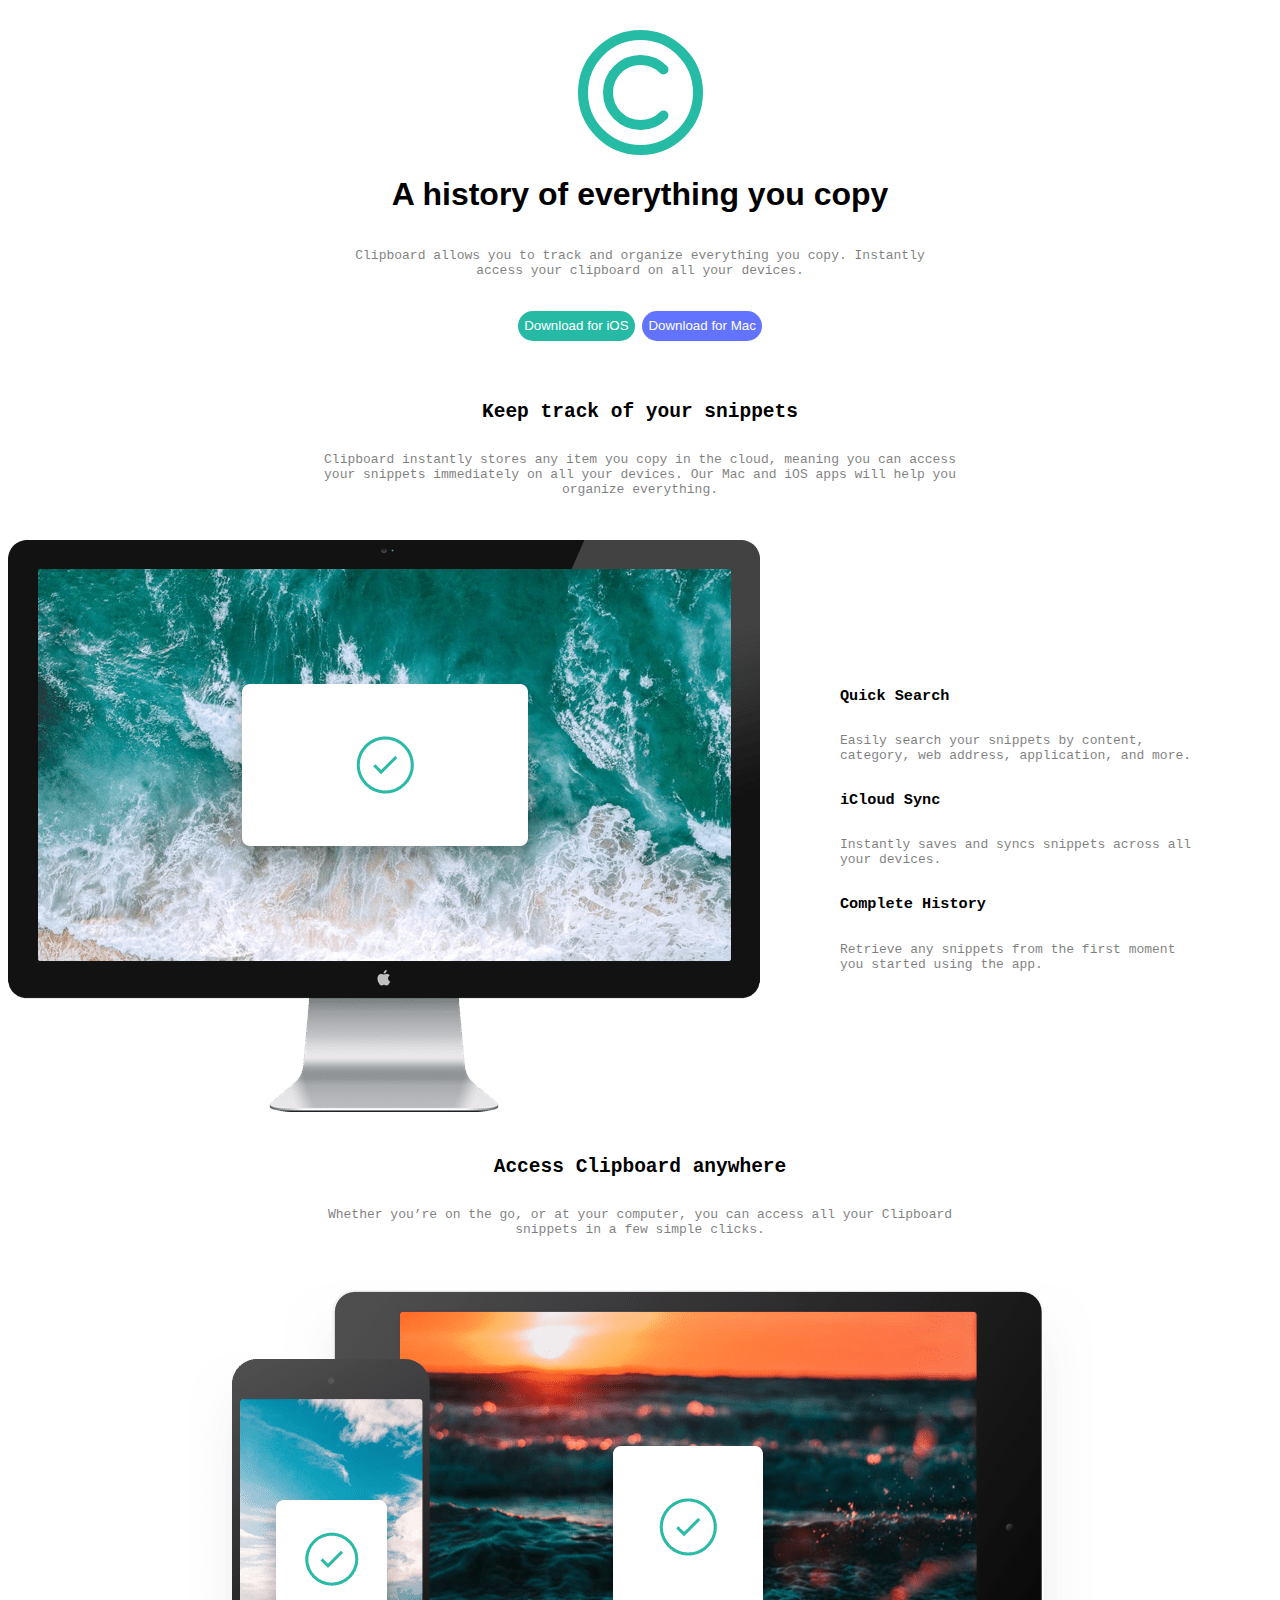
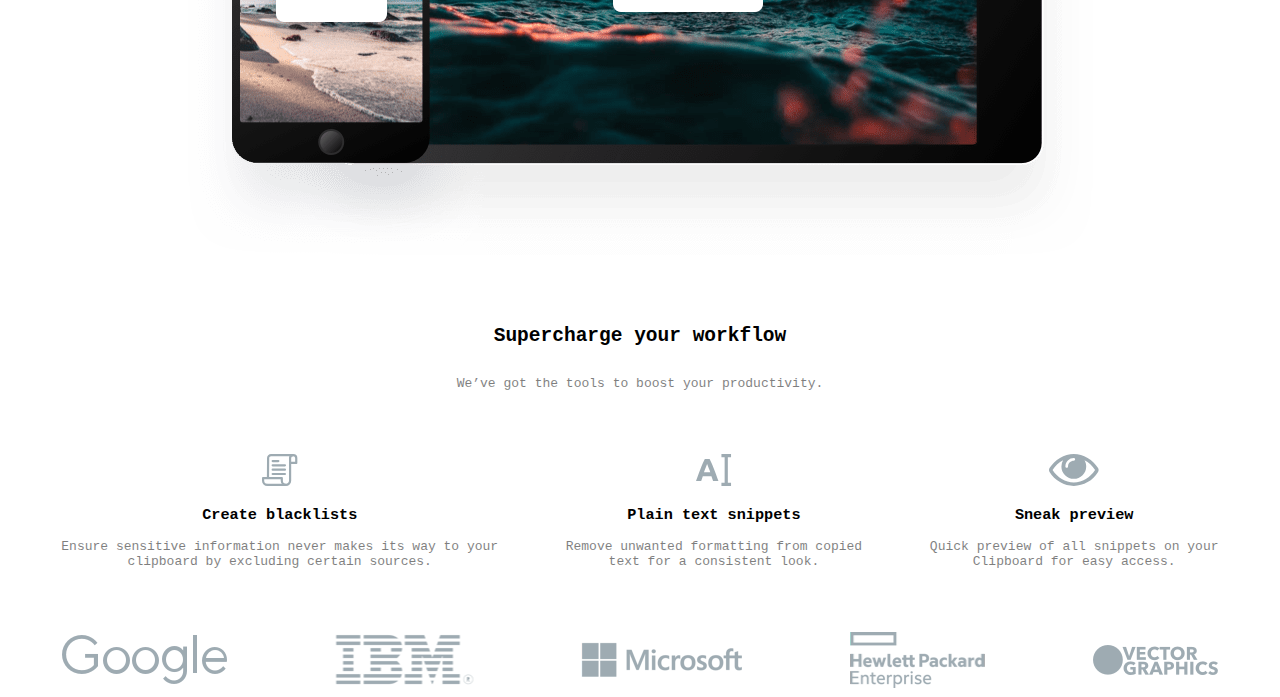
==== file.html @ c88d85ca "body completed" ====
<!DOCTYPE html>
<html lang="en">
  <head>
    <meta charset="UTF-8" />
    <meta http-equiv="X-UA-Compatible" content="IE=edge" />
    <meta name="viewport" content="width=device-width, initial-scale=1.0" />
    <link rel="stylesheet" href="styles.css" />
    <title>clipboard-landing-page-master</title>
  </head>
  <body>
    <div class="container">
      <div class="logo">
        <img src="/images/logo.svg" alt="logo" />
        <h1 style="font-family:Verdana, Arial, Helvetica, sans-serif;">A history of everything you copy</h1>
        <p>Clipboard allows you to track and organize everything you 
          copy. Instantly<br>access your clipboard on all your devices.</p>
          <div class="buttons">
            <button style="border-radius:20px; height:30px; color: white; background-color: hsl(171, 66%, 44%); border: none;">Download for iOS</button>
            <Button style="border-radius:20px; height:30px; color: white; background-color: hsl(233, 100%, 69%); border: none;">Download for Mac</Button>
          </div>
            <h2>Keep track of your snippets</h2>
            <p>Clipboard instantly stores any item you copy in the cloud, 
              meaning you can access<br> your snippets immediately on all your 
              devices. Our Mac and iOS apps will help you<br> organize everything.</p>
            
              <div class="second">
                <div class="l">
                <img src="/images/image-computer.png" alt="">
                </div>
                <div class="r">
                  <h3>Quick Search</h3>
                  <p>Easily search your snippets by content, category, web address, application, and more.</p>
                  <h3>iCloud Sync</h3>
                  <p> Instantly saves and syncs snippets across all your devices.</p>
                  <h3>Complete History</h3>
                  <p> Retrieve any snippets from the first moment you started using the app.</p>
                </div>
              </div>
              <h2> Access Clipboard anywhere</h2>
              <p>Whether you’re on the go, or at your computer, you can access all your Clipboard <br>
                snippets in a few simple clicks.</p>
                <img src="/images/image-devices.png" alt="" style="margin: 30px;">
                <h2>Supercharge your workflow</h2>
                <p> We’ve got the tools to boost your productivity.</p>

            </div>
            <div class="third">
              <div class="a">
                <img src="/images/icon-blacklist.svg" alt="" style="width: 36px; height: 32px;">
                <h3>Create blacklists</h3>
                <p>Ensure sensitive information never makes its way to your clipboard by excluding certain sources.</p>
              </div>
              <div class="b">
                <img src="/images/icon-text.svg" alt="">
                <h3>Plain text snippets</h3>
                <p>Remove unwanted formatting from copied text for a consistent look.</p>
              </div>
              <div class="c">
                <img src="/images/icon-preview.svg" alt="">
                <h3>Sneak preview</h3>
                <p>Quick preview of all snippets on your Clipboard for easy access.</p>
              </div>
            </div>
            <div class="forth">
              <img src="/images/logo-google.png" alt="">
              <img src="/images/logo-ibm.png" alt="">
              <img src="/images/logo-microsoft.png" alt="">
              <img src="/images/logo-hp.png" alt="">
              <img src="/images/logo-vector-graphics.png" alt="">
            </div>
      </div>
      
    </div>
  </body>
</html>
---- styles.css ----
.container {
font-family: monospace;
}
.logo {
  display: flex;
  justify-content: center;
  flex-direction: column;
  align-items: center;
  text-align: center;
  margin-top: 30px;
}
.buttons {
  margin: 20px;
}
p {
  opacity: 50%;
}
h2 {
  margin-top: 40px;
}
.second {
  display: flex;
  align-items: center;
  margin-top: 30px;
}
.r {
  display: flex;
  flex-direction: column;
  text-align: left;
  margin: 60px;
  padding: 20px;
}
.third {
  display: flex;
  text-align: center;
  margin: 20px;
}
.a {
  padding: 30px;
}
.b {
  padding: 30px;
}
.c {
  padding: 30px;
}
.forth {
  display: flex;
  align-items: center;
  justify-content: space-around;
}
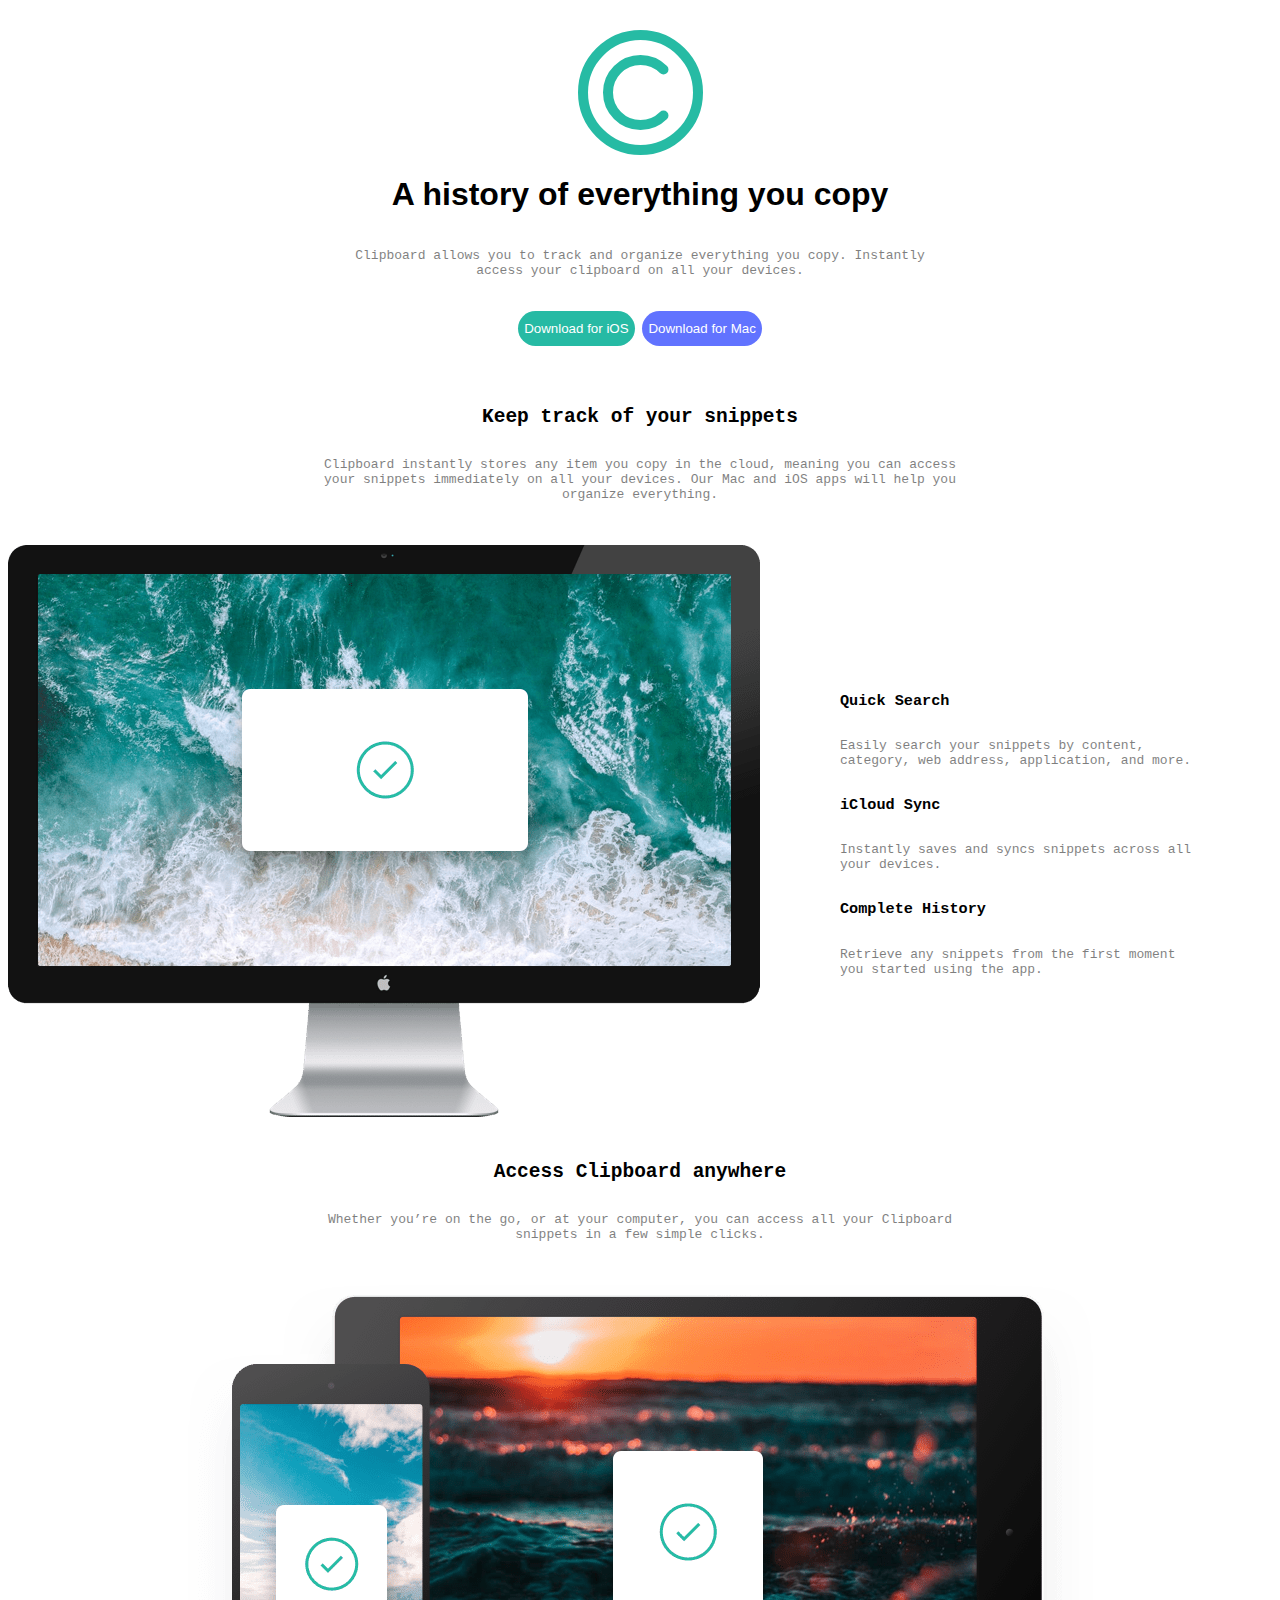
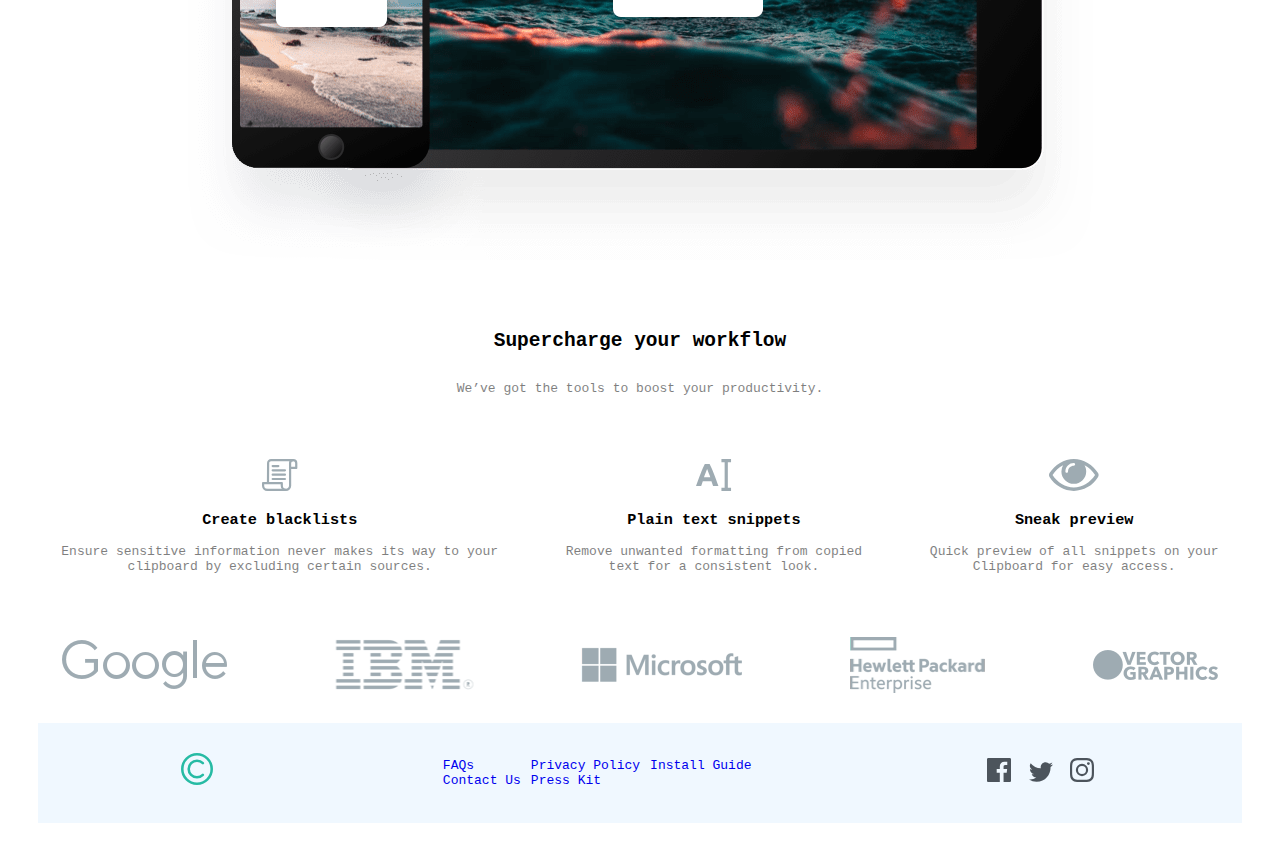
==== commit 901c9b80: "desktop design complete" ====
--- a/file.html
+++ b/file.html
@@ -15,8 +15,8 @@
         <p>Clipboard allows you to track and organize everything you 
           copy. Instantly<br>access your clipboard on all your devices.</p>
           <div class="buttons">
-            <button style="border-radius:20px; height:30px; color: white; background-color: hsl(171, 66%, 44%); border: none;">Download for iOS</button>
-            <Button style="border-radius:20px; height:30px; color: white; background-color: hsl(233, 100%, 69%); border: none;">Download for Mac</Button>
+            <button class="ios" style="border-radius:20px; height:35px; color: white; background-color: hsl(171, 66%, 44%); border: none; ">Download for iOS</button>
+            <Button class="mac" style="border-radius:20px; height:35px; color: white; background-color: hsl(233, 100%, 69%); border: none; ">Download for Mac</Button>
           </div>
             <h2>Keep track of your snippets</h2>
             <p>Clipboard instantly stores any item you copy in the cloud, 
@@ -68,6 +68,22 @@
               <img src="/images/logo-hp.png" alt="">
               <img src="/images/logo-vector-graphics.png" alt="">
             </div>
+            <div class="fifth">
+              <div class="x"><img src="/images/logo.svg" alt="" style="width:32px; height:32px;">
+              </div>
+              <div class="y">
+              <div class="y1"><a href="https://www.youtube.com/">FAQs</a>
+              <a href="https://www.youtube.com/">Contact Us</a></div>
+              <div class="y2"><a href="https://www.youtube.com/">Privacy Policy</a>
+              <a href="https://www.youtube.com/">Press Kit</a></div>
+              <div class="y3"><a href="https://www.youtube.com/">Install Guide</a></div>
+            </div>
+            <div class="z">
+              <img src="/images/icon-facebook.svg" style="padding:5px"></img>
+              <img src="/images/icon-twitter.svg" style="padding:5px"></img>
+              <img src="/images/icon-instagram.svg" style="padding:5px"></img>
+            </div>
+            </div>
       </div>
       
     </div>
--- a/styles.css
+++ b/styles.css
@@ -11,6 +11,16 @@
 }
 .buttons {
   margin: 20px;
+}
+button {
+  cursor: pointer;
+}
+.ios:hover {
+  opacity: 50%;
+}
+.mac:hover {
+  opacity: 50%;
+
 }
 p {
   opacity: 50%;
@@ -48,4 +58,32 @@
   display: flex;
   align-items: center;
   justify-content: space-around;
+}
+a {
+  text-decoration: none;
+}
+.fifth {
+  display: flex;
+  justify-content: space-around;
+  margin: 30px;
+  padding: 30px;
+  background-color: aliceblue;
+}
+.y {
+  display: flex;
+}
+.y1 {
+  display: flex;
+  flex-direction: column;
+  margin: 5px;
+}
+.y2 {
+  display: flex;
+  flex-direction: column;
+  margin: 5px;
+}
+.y3 {
+  display: flex;
+  flex-direction: column;
+  margin: 5px;
 }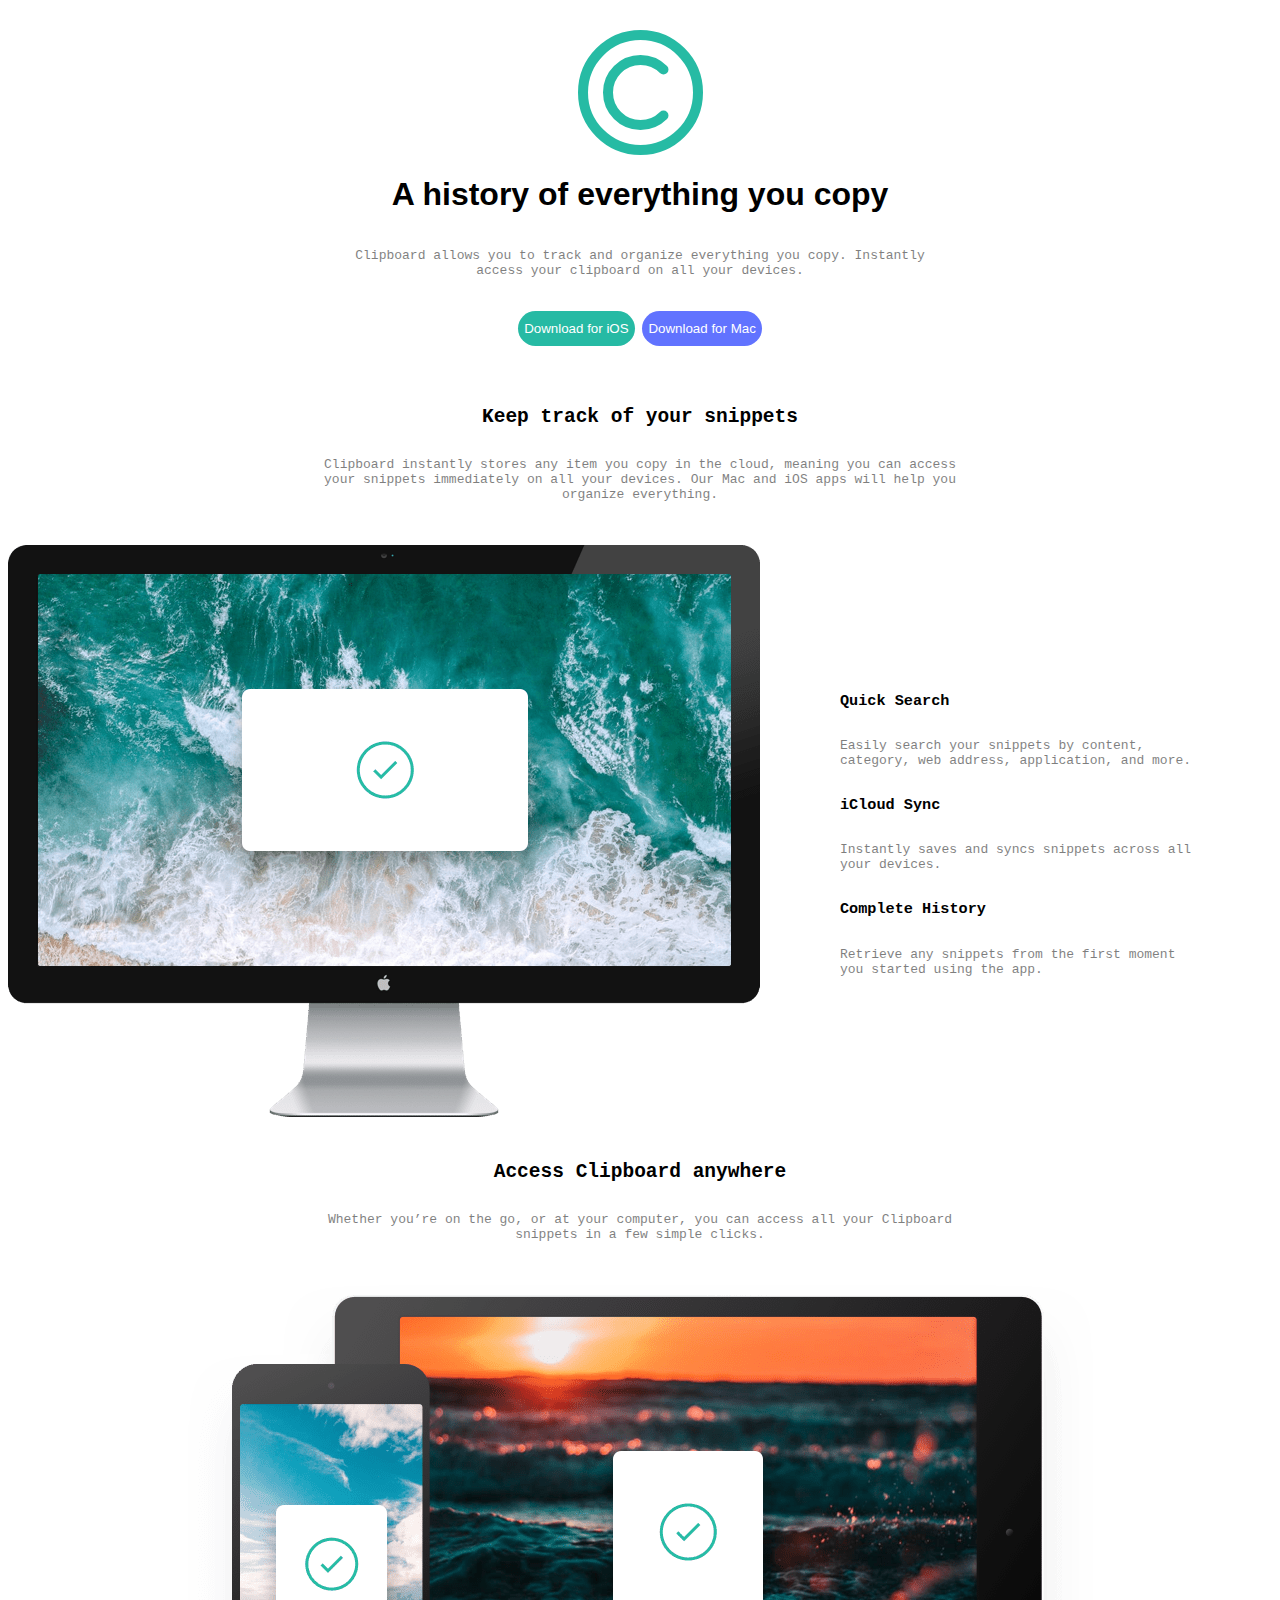
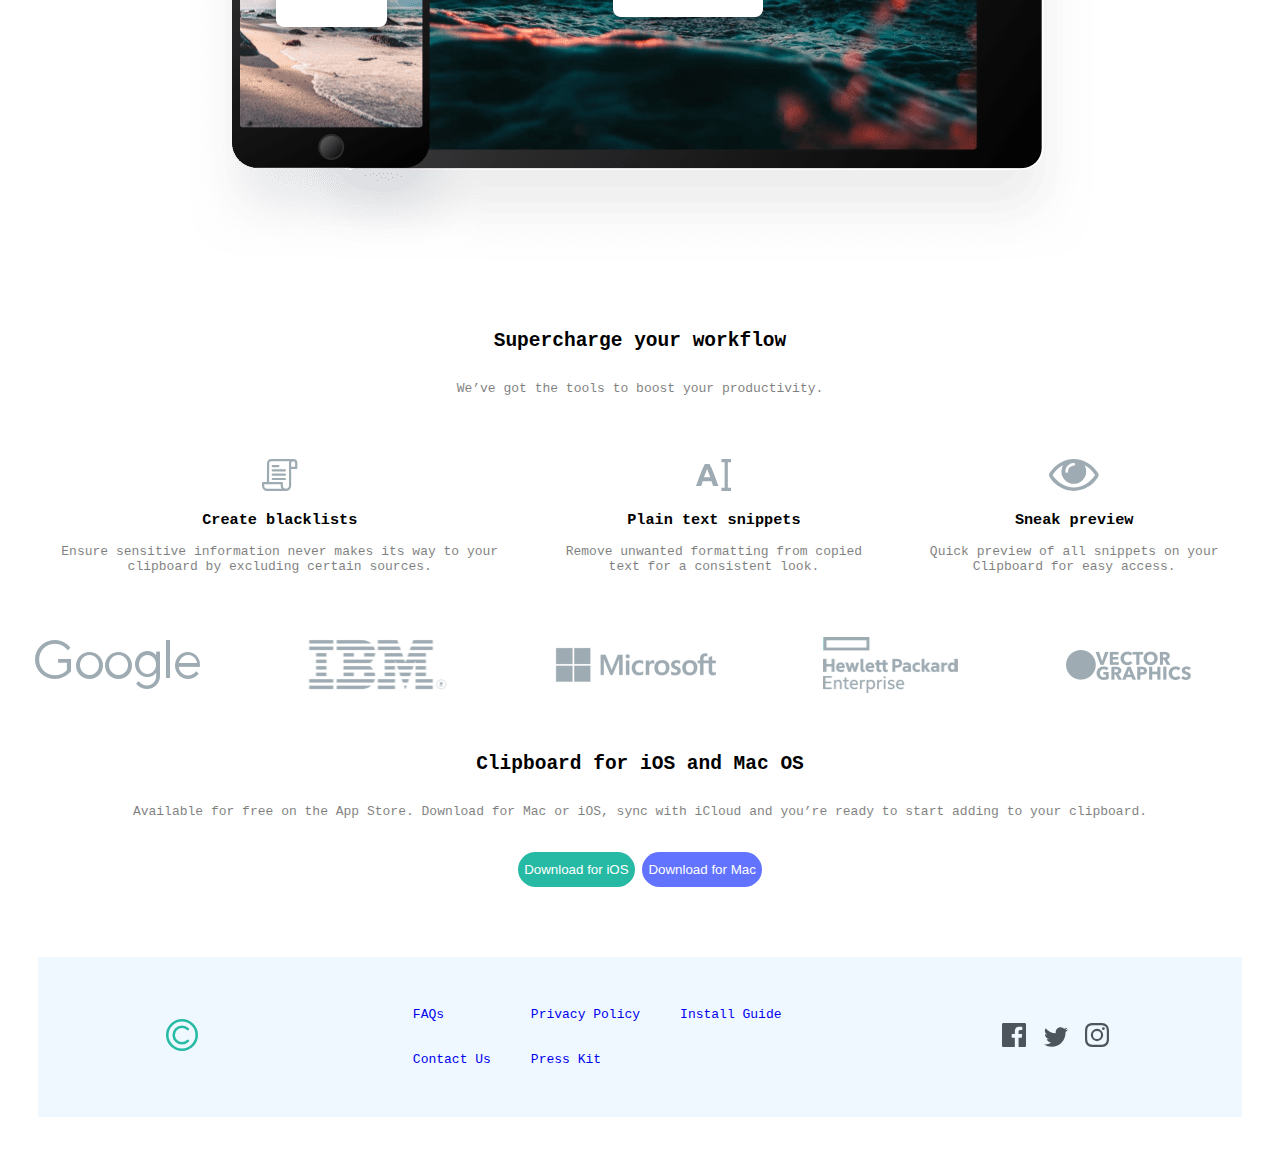
==== commit 17088616: "half responsive" ====
--- a/file.html
+++ b/file.html
@@ -25,7 +25,7 @@
             
               <div class="second">
                 <div class="l">
-                <img src="/images/image-computer.png" alt="">
+                <img  class="com" src="/images/image-computer.png" alt="">
                 </div>
                 <div class="r">
                   <h3>Quick Search</h3>
@@ -39,7 +39,7 @@
               <h2> Access Clipboard anywhere</h2>
               <p>Whether you’re on the go, or at your computer, you can access all your Clipboard <br>
                 snippets in a few simple clicks.</p>
-                <img src="/images/image-devices.png" alt="" style="margin: 30px;">
+                <img class="mob" src="/images/image-devices.png" alt="" style="margin: 30px;">
                 <h2>Supercharge your workflow</h2>
                 <p> We’ve got the tools to boost your productivity.</p>
 
@@ -62,26 +62,39 @@
               </div>
             </div>
             <div class="forth">
-              <img src="/images/logo-google.png" alt="">
-              <img src="/images/logo-ibm.png" alt="">
-              <img src="/images/logo-microsoft.png" alt="">
-              <img src="/images/logo-hp.png" alt="">
-              <img src="/images/logo-vector-graphics.png" alt="">
+              <img class="d" src="/images/logo-google.png" alt=""> <br><br>
+              <img class="e" src="/images/logo-ibm.png" alt=""><br><br>
+              <img class="f" src="/images/logo-microsoft.png" alt=""><br><br>
+              <img class="g"src="/images/logo-hp.png" alt=""><br><br>
+              <img class="h" src="/images/logo-vector-graphics.png" alt=""> <br><br>
+            </div>
+            <div class="add">
+              <h2>Clipboard for iOS and Mac OS</h2>
+              <p>Available for free on the App Store. Download for Mac or iOS, sync with iCloud 
+                and you’re ready to start adding to your clipboard.</p>
+                <div class="buttons">
+                  <button class="ios" style="border-radius:20px; height:35px; color: white; background-color: hsl(171, 66%, 44%); border: none; ">Download for iOS</button>
+                  <Button class="mac" style="border-radius:20px; height:35px; color: white; background-color: hsl(233, 100%, 69%); border: none; ">Download for Mac</Button>
+                </div>
             </div>
             <div class="fifth">
-              <div class="x"><img src="/images/logo.svg" alt="" style="width:32px; height:32px;">
+              <div class="x"><img src="/images/logo.svg" alt="" style="width:32px; height:32px;"><br>
               </div>
               <div class="y">
-              <div class="y1"><a href="https://www.youtube.com/">FAQs</a>
+              <div class="y1">
+                <a href="https://www.youtube.com/">FAQs</a><br><br>
               <a href="https://www.youtube.com/">Contact Us</a></div>
-              <div class="y2"><a href="https://www.youtube.com/">Privacy Policy</a>
+              <div class="y2">
+                <a href="https://www.youtube.com/">Privacy Policy</a><br><br>
               <a href="https://www.youtube.com/">Press Kit</a></div>
-              <div class="y3"><a href="https://www.youtube.com/">Install Guide</a></div>
+              <div class="y3">
+                <a href="https://www.youtube.com/">Install Guide</a></div>
             </div>
             <div class="z">
-              <img src="/images/icon-facebook.svg" style="padding:5px"></img>
-              <img src="/images/icon-twitter.svg" style="padding:5px"></img>
-              <img src="/images/icon-instagram.svg" style="padding:5px"></img>
+              <a class="facebook" href="facebook.com" ><img src="/images/icon-facebook.svg" alt="" style="padding:5px"> </a>
+              <a href="twitter.com" ><img src="/images/icon-twitter.svg" style="padding:5px"></img>
+              </a>
+              <a href="instagram.com"><img src="/images/icon-instagram.svg" style="padding:5px"></img></a>
             </div>
             </div>
       </div>
--- a/styles.css
+++ b/styles.css
@@ -1,5 +1,5 @@
 .container {
-font-family: monospace;
+  font-family: monospace;
 }
 .logo {
   display: flex;
@@ -20,7 +20,6 @@
 }
 .mac:hover {
   opacity: 50%;
-
 }
 p {
   opacity: 50%;
@@ -62,12 +61,22 @@
 a {
   text-decoration: none;
 }
+.add {
+  display: flex;
+  flex-direction: column;
+  align-items: center;
+  padding: 20px;
+}
 .fifth {
   display: flex;
   justify-content: space-around;
+  align-items: center;
   margin: 30px;
   padding: 30px;
   background-color: aliceblue;
+}
+a:hover {
+color:hsl(171, 66%, 44%);
 }
 .y {
   display: flex;
@@ -75,15 +84,67 @@
 .y1 {
   display: flex;
   flex-direction: column;
-  margin: 5px;
+  margin: 20px;
 }
 .y2 {
   display: flex;
   flex-direction: column;
-  margin: 5px;
+  margin: 20px;
 }
 .y3 {
   display: flex;
   flex-direction: column;
-  margin: 5px;
-}+  margin: 20px;
+}
+@media only screen and (max-width: 400px) {
+  .container {
+    display: flex;
+    flex-direction: column;
+    justify-content: center;
+    align-items: center;
+    text-align: center;
+    font-size: 11px;
+  }
+  .buttons {
+    display: flex;
+    flex-direction: column;
+  }
+  .ios {
+    margin: 5px;
+  }
+  .mac {
+    margin: 5px;
+  }
+  .second {
+    display: flex;
+    flex-direction: column;
+    justify-content: center;
+    text-align: center;
+    align-items: center;
+  }
+  .com {
+    width: 300px;
+    height: 300x;
+  }
+  .mob {
+    width: 300px;
+    height: 300x;
+  }
+  .third {
+    display: flex;
+    flex-direction: column;
+  }
+  .forth {
+    display: flex;
+    flex-direction: column;
+    align-items: center;
+  }
+  .fifth {
+    display: flex;
+    flex-direction: column;
+  }
+  .y {
+    display: flex;
+    flex-direction: column;
+  }
+}
